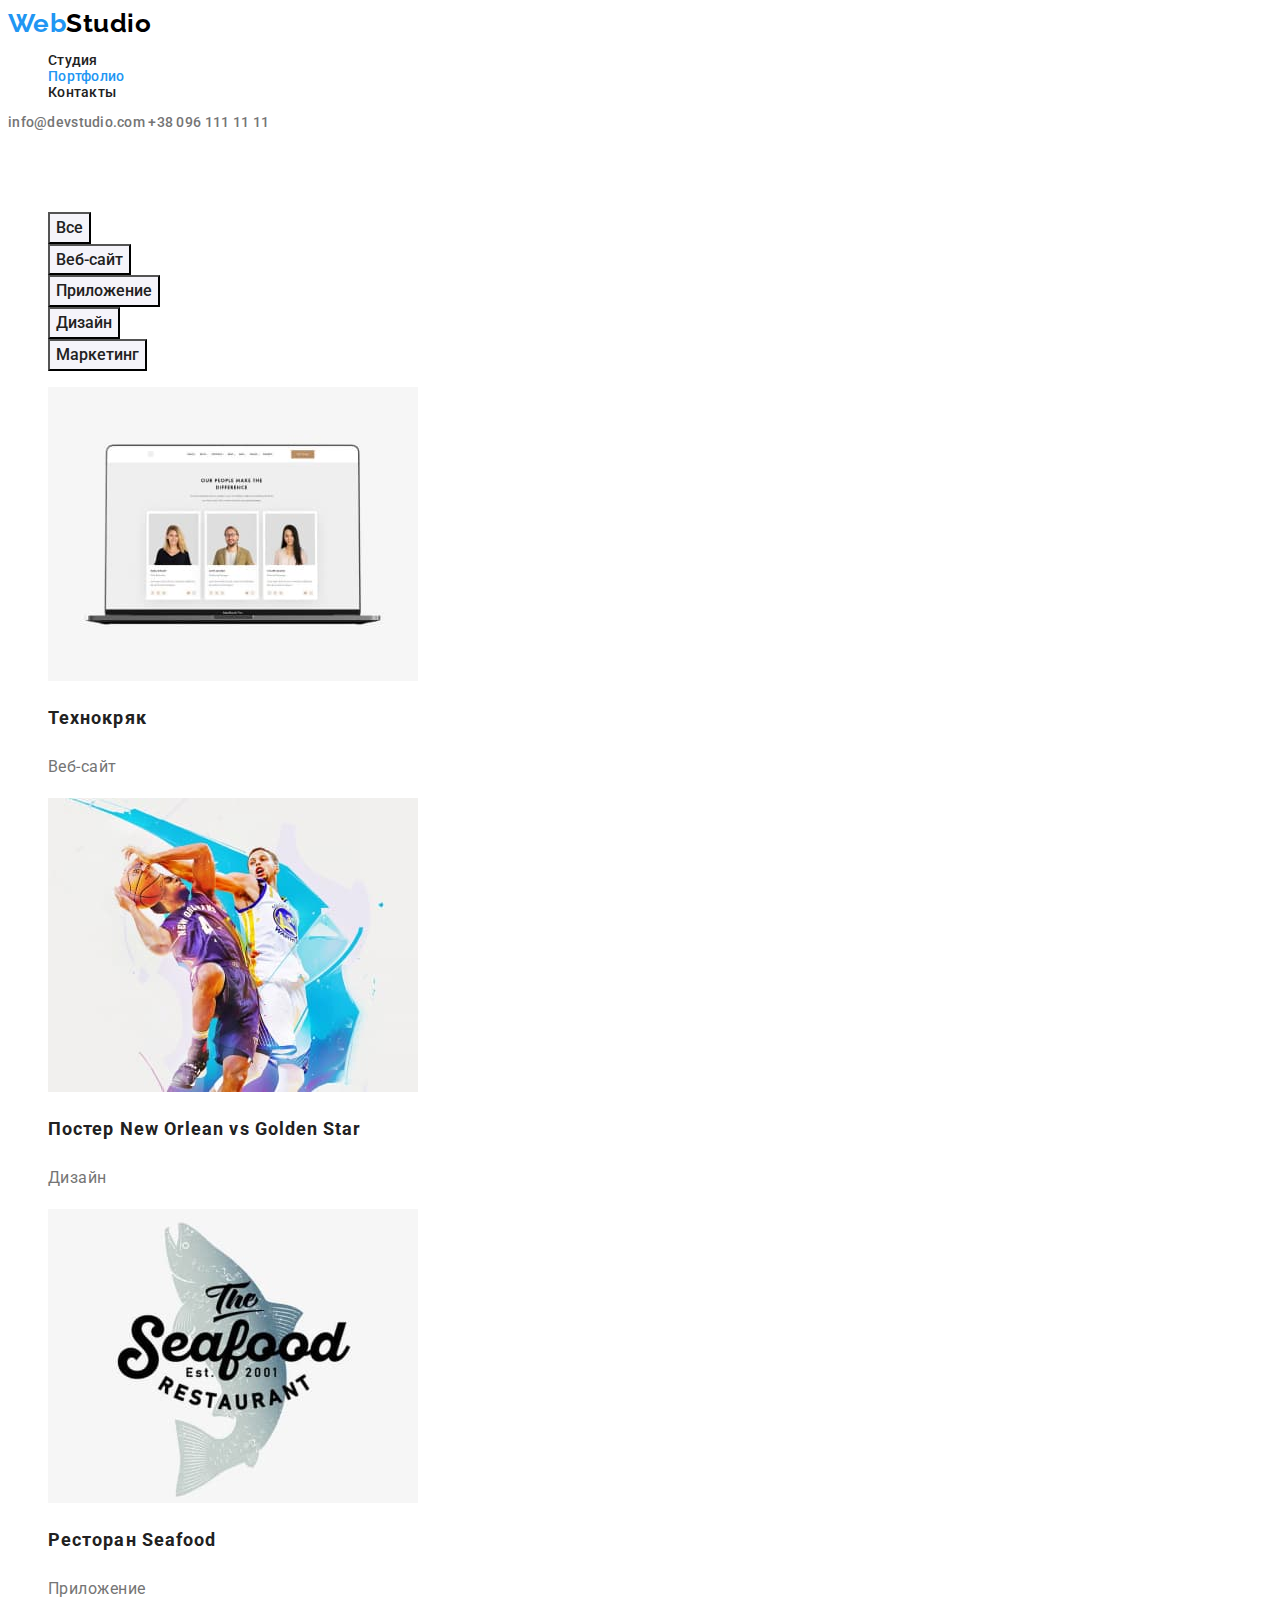
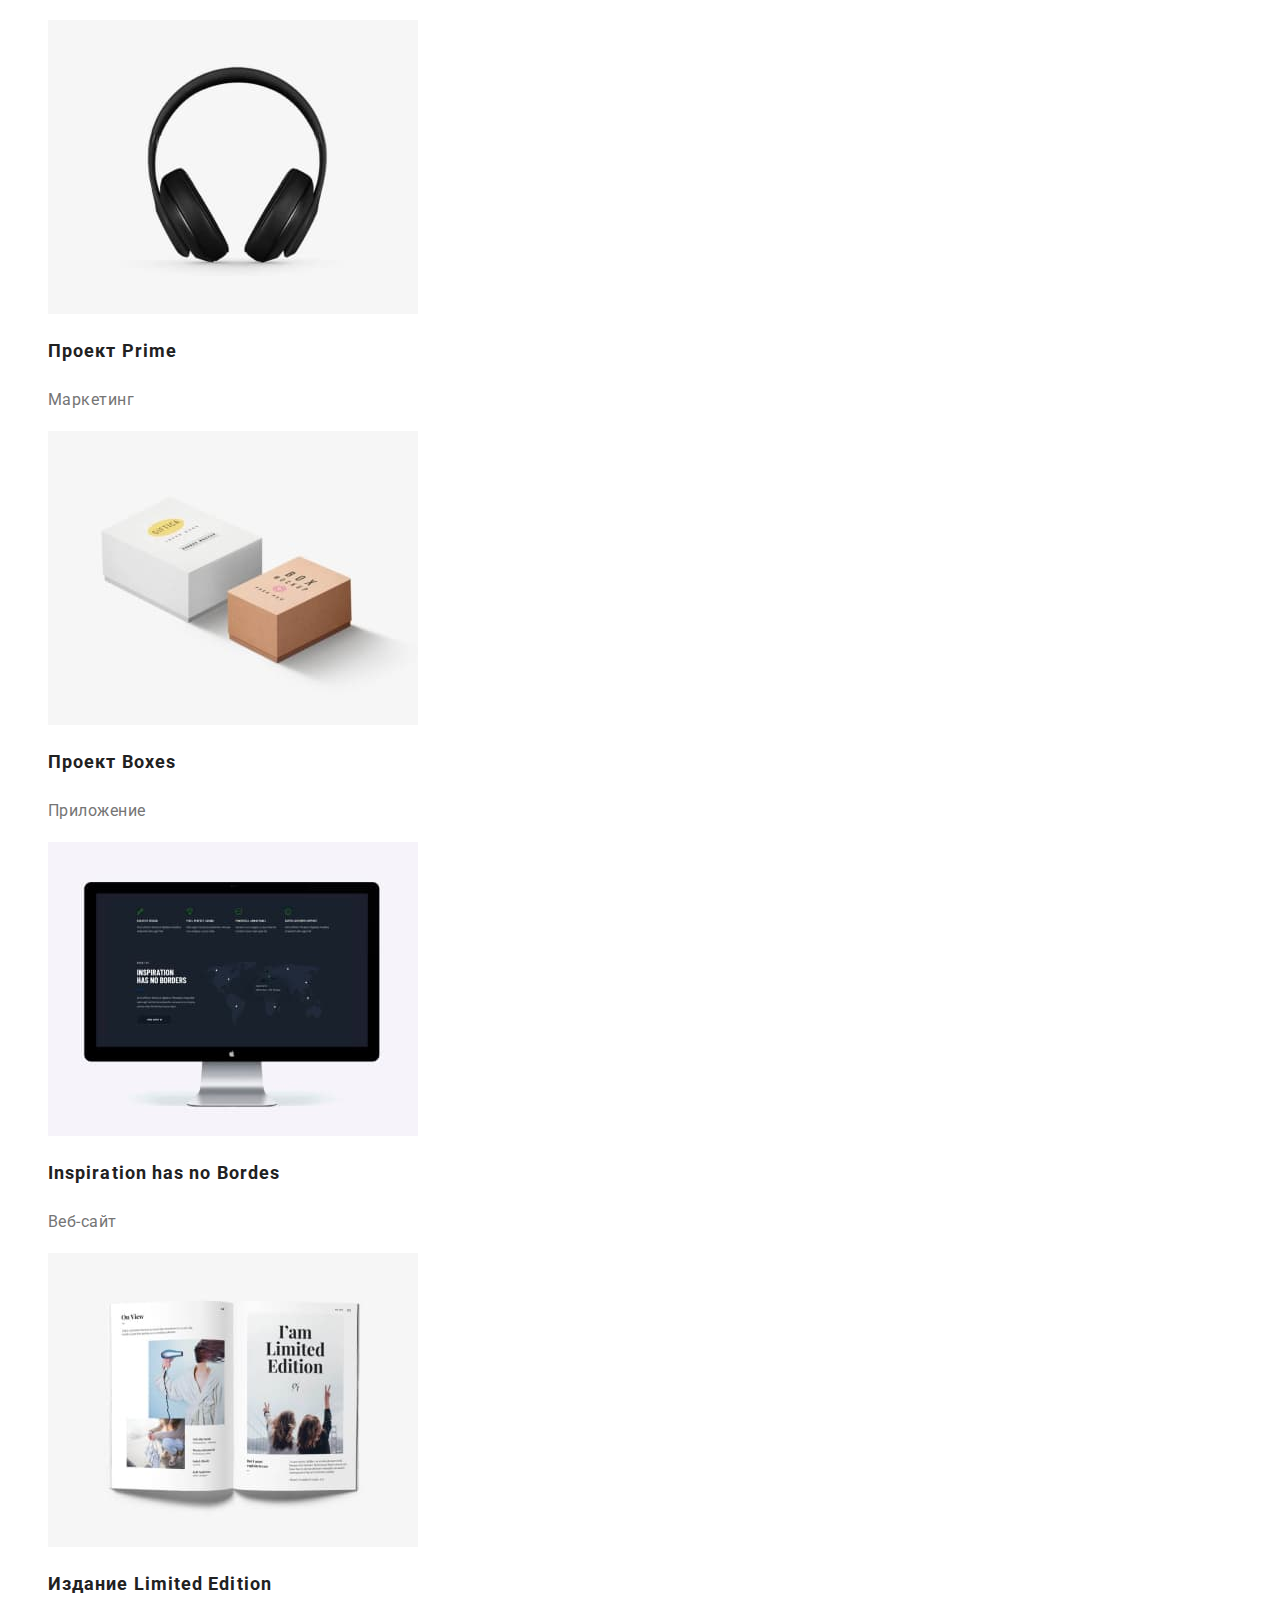
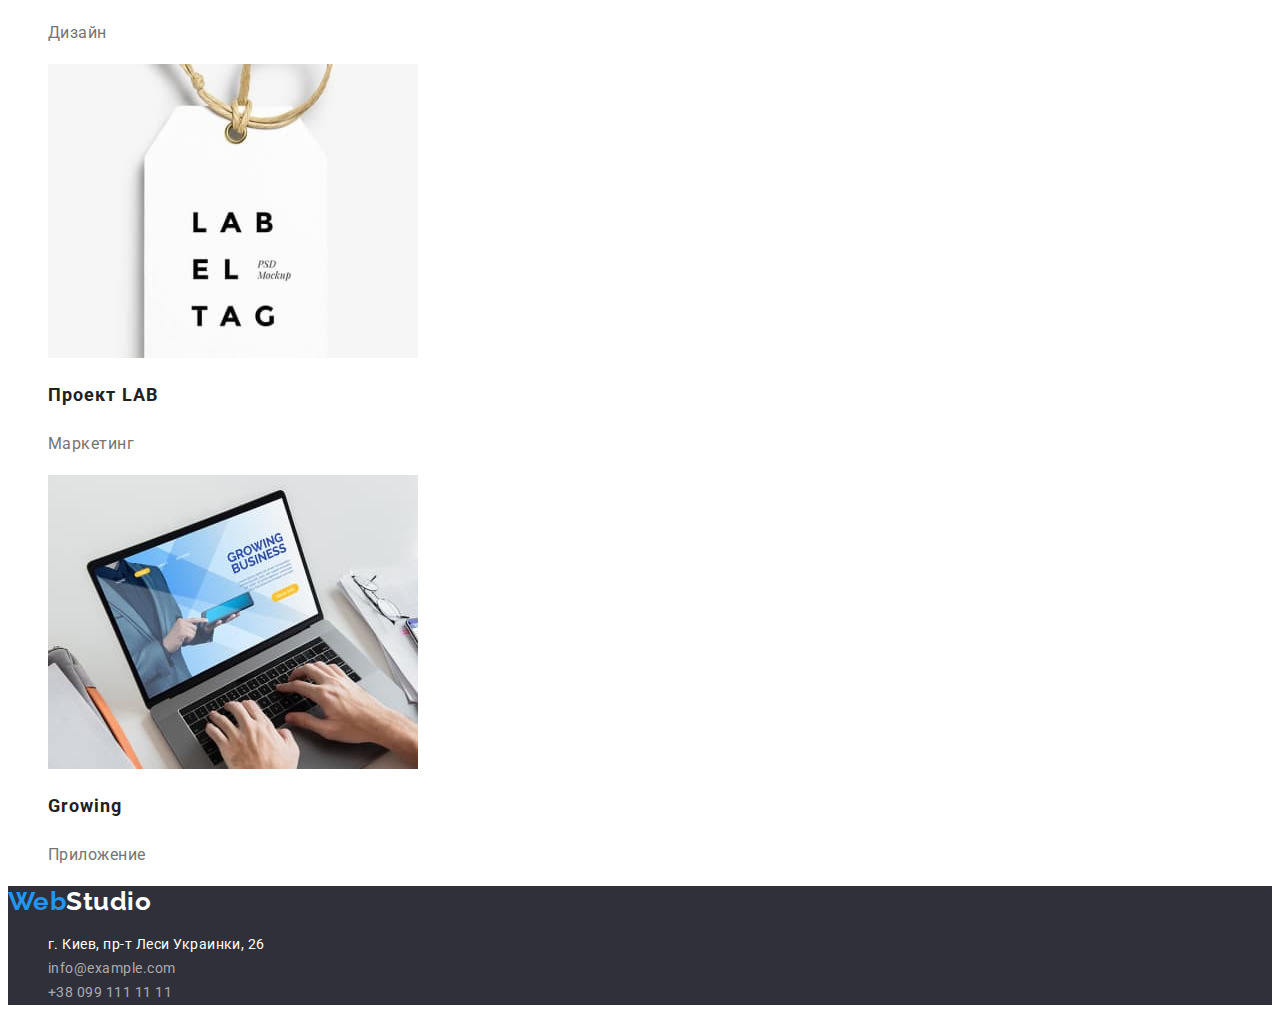
==== portfolio.html @ 3a295bde "Copy Module 2" ====
<!DOCTYPE html>
<html lang="en">

<head>
    <meta charset="UTF-8">
    <meta http-equiv="X-UA-Compatible" content="IE=edge">
    <meta name="viewport" content="width=device-width, initial-scale=1.0">
    <title>Студия</title>
    <link rel="preconnect" href="https://fonts.googleapis.com">
    <link rel="preconnect" href="https://fonts.gstatic.com" crossorigin>
    <link href="https://fonts.googleapis.com/css2?family=Raleway:wght@700&family=Roboto:wght@400;500;700;900&display=swap"
        rel="stylesheet">
    <link rel="stylesheet" href="./css/styles.css">
</head>


<body>
    <!--Шапка сайта-->
    <header class="header">
        <nav>
            <a href="" class="logo">Web<span class="accent">Studio</span></a>
            <ul class="site-nav list">
                <li><a href="./index.html" class="link">Студия</a></li>
                <li><a href="./portfolio.html" class="link current">Портфолио</a></li>
                <li><a href="" class="link">Контакты</a></li>
            </ul>
        </nav>
        <div class="auth-nav">
            <a href="mailto:info@devstudio.com" class="auth-link">info@devstudio.com</a>
            <a href="tel:+380961111111" class="auth-link">+38 096 111 11 11</a>
        </div>
    </header>
    <main>
    <!--Портфолио-->
       <section>
           <h1 class="portfolio-title">Наши работы</h1>
           <ul class="list">
                <li>
                   <button type="button" class="portfolio-btn">Все</button>
               </li>
                <li>
                    <button type="button" class="portfolio-btn">Веб-сайт</button>
                 </li>
                <li>
                    <button type="button" class="portfolio-btn">Приложение</button>
                </li>
                <li>
                    <button type="button" class="portfolio-btn">Дизайн</button>
                </li>
                <li>
                    <button type="button" class="portfolio-btn">Маркетинг</button>
                </li>
           </ul>
           <ul class="list"> 
               <li class="portfolio-list"> 
                   <img src="./images/portfolio.jpg" alt="Технокряк сайт" width="370">
                   <h2 class="title">Технокряк</h2>
                   <p class="ptext">Веб-сайт</p>
               </li>
                <li class="portfolio-list">
                    <img src="./images/portfolio-2.jpg" alt="Постер New Orlean vs Golden Star" width="370">
                    <h2 class="title">Постер New Orlean vs Golden Star</h2>
                    <p class="ptext">Дизайн</p>
                </li>
                <li class="portfolio-list">
                    <img src="./images/portfolio-3.jpg" alt="Ресторан Seafood" width="370">
                    <h2 class="title">Ресторан Seafood</h2>
                    <p class="ptext">Приложение</p>
                </li>
                <li class="portfolio-list">
                    <img src="./images/portfolio-4.jpg" alt="Prime" width="370">
                    <h2 class="title">Проект Prime</h2>
                    <p class="ptext">Маркетинг</p>
                </li>
                <li class="portfolio-list">
                    <img src="./images/portfolio-5.jpg" alt="Boxes" width="370">
                    <h2 class="title">Проект Boxes</h2>
                    <p class="ptext">Приложение</p>
                </li>
                <li class="portfolio-list">
                    <img src="./images/portfolio-6.jpg" alt="Сайт no Bordes" width="370">
                    <h2 class="title">Inspiration has no Bordes</h2>
                    <p class="ptext">Веб-сайт</p>
                </li>
                <li class="portfolio-list">
                    <img src="./images/portfolio-7.jpg" alt="Издание LE" width="370">
                    <h2 class="title">Издание Limited Edition</h2>
                    <p class="ptext">Дизайн</p>
                </li>
                <li class="portfolio-list">
                    <img src="./images/portfolio-8.jpg" alt="Проект Lab" width="370">
                    <h2 class="title">Проект LAB</h2>
                    <p class="ptext">Маркетинг</p>
                </li>
                <li class="portfolio-list">
                    <img src="./images/portfolio-9.jpg" alt=" Growing Business" width="370">
                    <h2 class="title">Growing</h2>
                    <p class="ptext">Приложение</p>
                </li>
           </ul>
       </section>
    </main>
    <!--Футер-->
    <footer class="footer">
        <a href="" class="logo">Web<span class="accent">Studio</span></a>
        <address>
            <ul class="list">
                <li><a href="" class="address">г. Киев, пр-т Леси Украинки, 26</a></li>
                <li><a href="mailto:info@example.com" class="footer-nav">info@example.com</a></li>
                <li><a href="tel:+380991111111" class="footer-nav">+38 099 111 11 11</a></li>
            </ul>
        </address>
    </footer>
</body>

</html>
---- css/styles.css ----
/* цвет заголовка основного #FFFFFF */
/* цвет второстепенного заголовка #212121 */
/* акцент #2196F3 */
:root {
  --alternative-text-color: #212121;
  --accent-color: #2196f3;
  --primary-background-color: #ffffff;
  --primary-color: #ffffff;
  --alternative-background-color: #f5f4fa;
}
body {
  color: #757575;
  background-color: var(--primary-background-color);
  font-family: Roboto, sans-serif;
  letter-spacing: 0.03em;
}
/*Для списков*/
.list {
  list-style: none;
}
/*Для второстепенных заголовков*/
.title {
  color: var(--alternative-text-color);
}
/*Шапка сайта*/
.logo {
  color: var(--accent-color);
  text-decoration: none;
  font-family: Raleway, sans-serif;
  font-weight: 700;
  font-size: 26px;
  line-height: 1.19;
}
.logo .accent {
  color: #000000;
}
.logo:hover,
.logo:focus {
  text-decoration: underline;
}
.header {
  background-color: var(--primary-background-color);
}
.link {
  color: var(--alternative-text-color);
  text-decoration: none;
}
.site-nav .link:hover,
.site-nav .link:focus {
  color: var(--accent-color);
}
.site-nav .link.current {
  color: var(--accent-color);
}
.site-nav.list,
.auth-nav {
  font-weight: 500;
  font-size: 14px;
  line-height: 1.14;
  letter-spacing: 0.02em;
}
.auth-nav .auth-link:hover,
.auth-nav .auth-link:focus {
  color: var(--accent-color);
}
.auth-link {
  color: #757575;
  text-decoration: none;
}
/*Герой*/
.hero {
  background-color: #2f303a;
}
.hero-title {
  color: var(--primary-color);
  font-weight: 900;
  font-size: 44px;
  line-height: 1.36;
  text-align: center;
  letter-spacing: 0.06em;
  text-transform: uppercase;
}
.hero-btn {
  background-color: var(--accent-color);
  color: var(--primary-color);
  cursor: pointer;
  font-family: inherit;
  font-weight: 700;
  font-size: 16px;
  line-height: 1.88;
  letter-spacing: 0.06em;
}
.hero-btn:hover,
.hero-btn:focus {
  background-color: #188ce8;
  color: var(--primary-color);
}
/*Преимущества*/
.benefis.title {
  font-weight: 700;
  font-size: 14px;
  line-height: 1.14;
  text-transform: uppercase;
}
.benefis-text {
  font-size: 14px;
  line-height: 1.71;
}
/*Чем мы занимаемся*/
.working-section .title,
.team-section .title {
  font-weight: 700;
  font-size: 36px;
  line-height: 1.17;
  text-align: center;
}
/*Наша  команда*/
.team-section {
  background-color: var(--alternative-background-color);
}
.team-list {
  background-color: var(--primary-background-color);
}
.team-name.title,
.team-text {
  font-size: 16px;
  line-height: 1.19;
  text-align: center;
}
.team-name.title {
  font-weight: 500;
}

/*Футер*/
.footer {
  background-color: #2f303a;
}
.footer .logo .accent {
  color: var(--primary-color);
}
.address,
.footer-nav {
  font-size: 14px;
  line-height: 1.71;
  font-style: normal;
  text-decoration: none;
}
.address {
  color: var(--primary-color);
}
.footer-nav {
  color: rgba(255, 255, 255, 0.6);
}
.address:hover,
.address:focus,
.footer-nav:hover,
.footer-nav:focus {
  color: var(--accent-color);
}
/*Портфолио*/
.portfolio-title {
  visibility: hidden;
}
.portfolio-list {
  background-color: var(--primary-background-color);
}
.portfolio-btn {
  color: var(--alternative-text-color);
  background-color: var(--alternative-background-color);
  cursor: pointer;
  font-family: inherit;
  font-weight: 500;
  font-size: 16px;
  line-height: 1.62;
}
.portfolio-btn:hover,
.portfolio-btn:focus {
  color: var(--primary-color);
  background-color: var(--accent-color);
}
.portfolio-list .title {
  font-weight: 700;
  font-size: 18px;
  line-height: 2;
  letter-spacing: 0.06em;
}
.portfolio-list .ptext {
  font-size: 16px;
  line-height: 1.88;
}
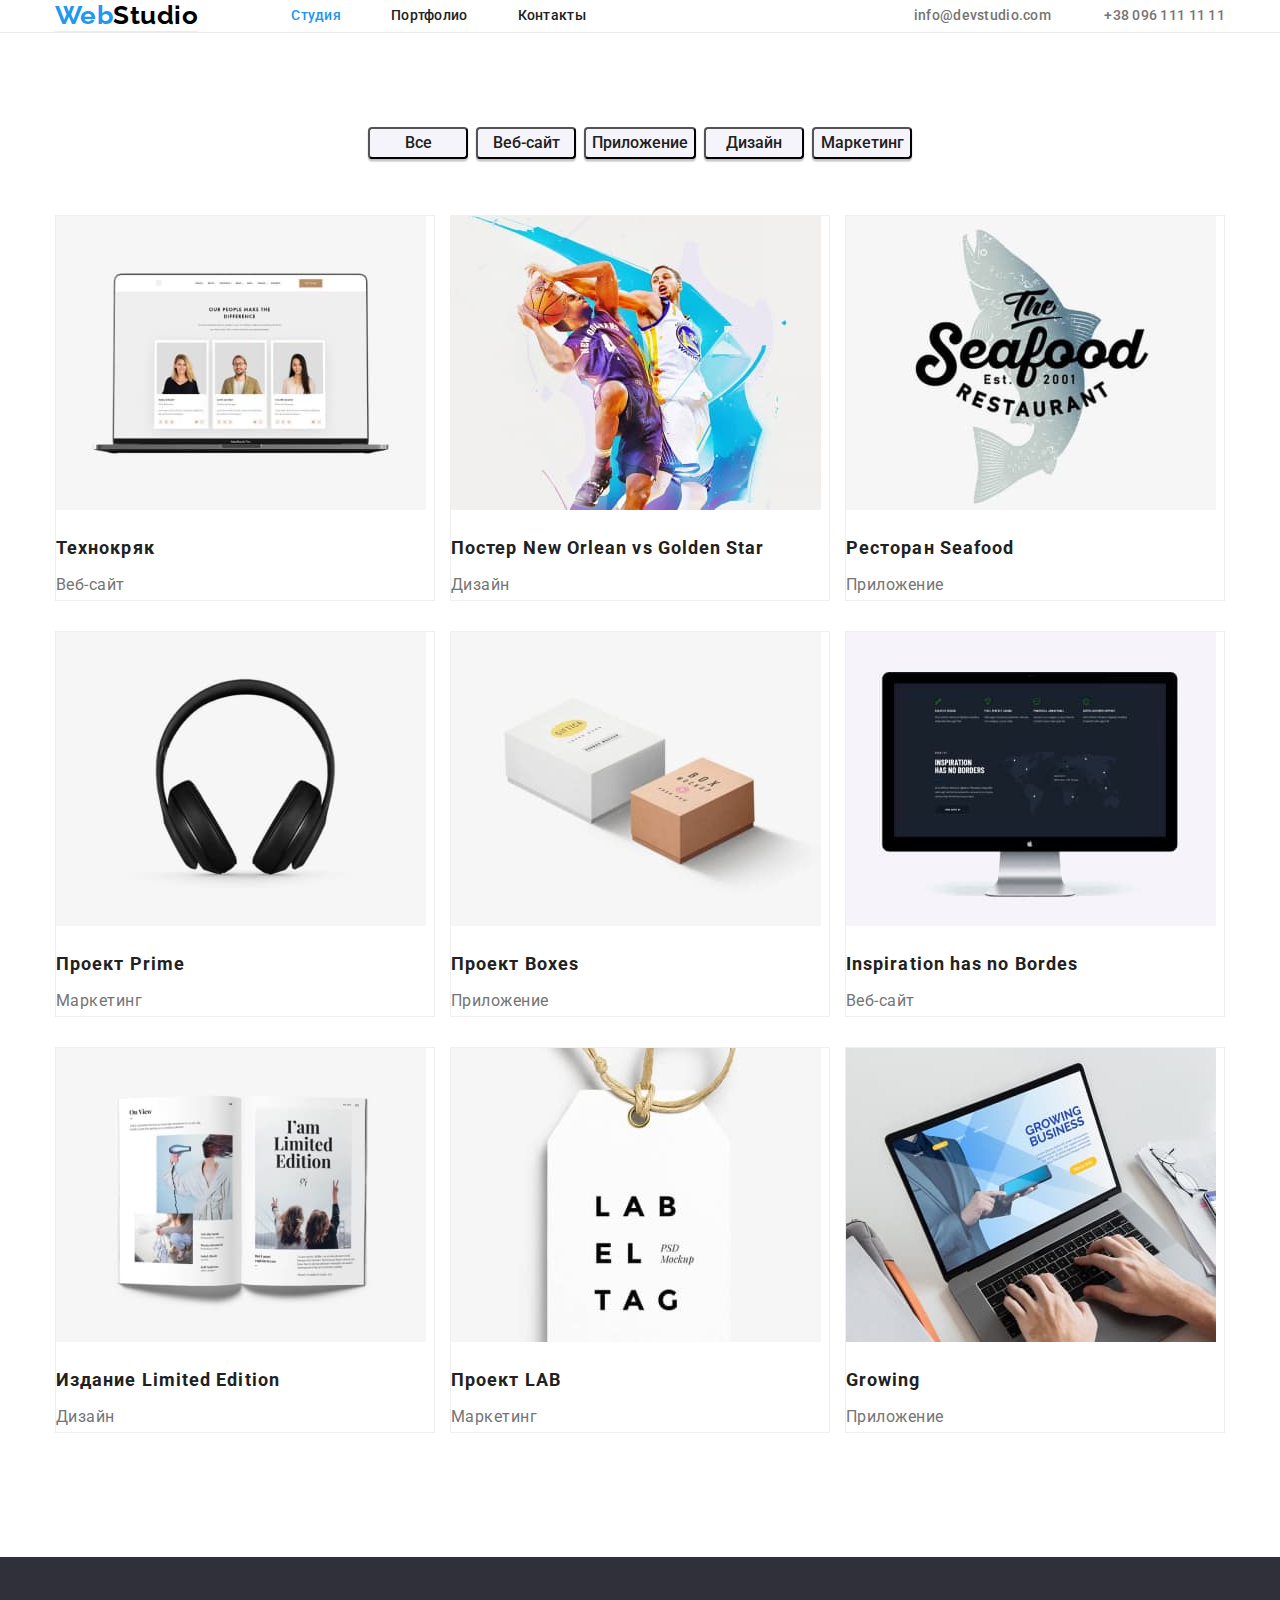
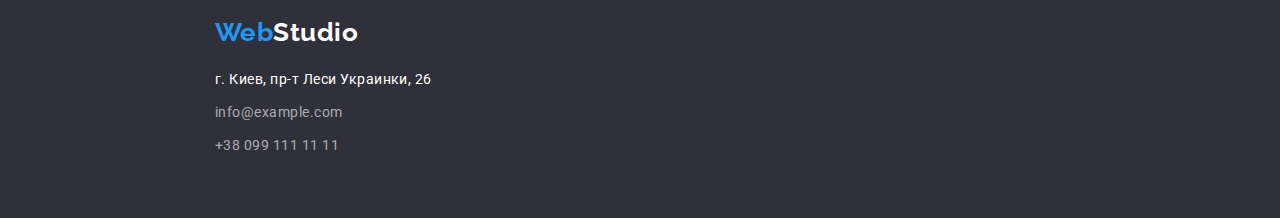
==== commit 1c1b8e6b: "Make homework 3" ====
--- a/portfolio.html
+++ b/portfolio.html
@@ -10,48 +10,55 @@
     <link rel="preconnect" href="https://fonts.gstatic.com" crossorigin>
     <link href="https://fonts.googleapis.com/css2?family=Raleway:wght@700&family=Roboto:wght@400;500;700;900&display=swap"
         rel="stylesheet">
+    <link rel="stylesheet" href="https://cdnjs.cloudflare.com/ajax/libs/modern-normalize/1.1.0/modern-normalize.css"
+        integrity="sha512-Y0MM+V6ymRKN2zStTqzQ227DWhhp4Mzdo6gnlRnuaNCbc+YN/ZH0sBCLTM4M0oSy9c9VKiCvd4Jk44aCLrNS5Q=="
+        crossorigin="anonymous" referrerpolicy="no-referrer" />
     <link rel="stylesheet" href="./css/styles.css">
 </head>
-
 
 <body>
     <!--Шапка сайта-->
     <header class="header">
-        <nav>
-            <a href="" class="logo">Web<span class="accent">Studio</span></a>
-            <ul class="site-nav list">
-                <li><a href="./index.html" class="link">Студия</a></li>
-                <li><a href="./portfolio.html" class="link current">Портфолио</a></li>
-                <li><a href="" class="link">Контакты</a></li>
-            </ul>
-        </nav>
-        <div class="auth-nav">
-            <a href="mailto:info@devstudio.com" class="auth-link">info@devstudio.com</a>
-            <a href="tel:+380961111111" class="auth-link">+38 096 111 11 11</a>
+        <div class="container">
+            <a href="" class="logo header">Web<span class="accent">Studio</span></a>
+            <nav>
+                <ul class="site-nav list">
+                    <li><a href="./index.html" class="link current ">Студия</a></li>
+                    <li><a href="./portfolio.html" class="link ">Портфолио</a></li>
+                    <li><a href="" class="link">Контакты</a></li>
+                </ul>
+            </nav>
+            <div class="auth-nav">
+                <a href="mailto:info@devstudio.com" class="auth-link">info@devstudio.com</a>
+                <a href="tel:+380961111111" class="auth-link">+38 096 111 11 11</a>
+            </div>
         </div>
     </header>
     <main>
     <!--Портфолио-->
-       <section>
+       <section class="section">
+           <div class="container">
            <h1 class="portfolio-title">Наши работы</h1>
-           <ul class="list">
-                <li>
+           <ul class="list portfolio-flex">
+                <li  class="item portfolio-flex">
                    <button type="button" class="portfolio-btn">Все</button>
                </li>
-                <li>
+                <li class="item portfolio-flex">
                     <button type="button" class="portfolio-btn">Веб-сайт</button>
                  </li>
-                <li>
+                <li class="item portfolio-flex">
                     <button type="button" class="portfolio-btn">Приложение</button>
                 </li>
-                <li>
+                <li class="item portfolio-flex">
                     <button type="button" class="portfolio-btn">Дизайн</button>
                 </li>
-                <li>
+                <li class="item portfolio-flex">
                     <button type="button" class="portfolio-btn">Маркетинг</button>
                 </li>
            </ul>
-           <ul class="list"> 
+           </div>
+           <div class="container">
+               <ul class="list portfolio"> 
                <li class="portfolio-list"> 
                    <img src="./images/portfolio.jpg" alt="Технокряк сайт" width="370">
                    <h2 class="title">Технокряк</h2>
@@ -97,19 +104,23 @@
                     <h2 class="title">Growing</h2>
                     <p class="ptext">Приложение</p>
                 </li>
-           </ul>
+               </ul>
+            
+            </div>
        </section>
     </main>
     <!--Футер-->
     <footer class="footer">
-        <a href="" class="logo">Web<span class="accent">Studio</span></a>
-        <address>
-            <ul class="list">
-                <li><a href="" class="address">г. Киев, пр-т Леси Украинки, 26</a></li>
-                <li><a href="mailto:info@example.com" class="footer-nav">info@example.com</a></li>
-                <li><a href="tel:+380991111111" class="footer-nav">+38 099 111 11 11</a></li>
-            </ul>
-        </address>
+        <div class="container">
+            <a href="" class="logo">Web<span class="accent">Studio</span></a>
+            <address>
+                <ul class="list">
+                    <li class="item-address"><a href="" class="address">г. Киев, пр-т Леси Украинки, 26</a></li>
+                    <li class="item-nav"><a href="mailto:info@example.com" class="footer-nav">info@example.com</a></li>
+                    <li class="item-nav"><a href="tel:+380991111111" class="footer-nav">+38 099 111 11 11</a></li>
+                </ul>
+            </address>
+        </div>
     </footer>
 </body>
 
--- a/css/styles.css
+++ b/css/styles.css
@@ -14,6 +14,37 @@
   font-family: Roboto, sans-serif;
   letter-spacing: 0.03em;
 }
+/* Для всего сайта скинули стили*/
+p,
+h1,
+h2,
+h3,
+h4,
+h5,
+h6 {
+  margin: 0;
+}
+ul,
+ol {
+  padding-left: 0;
+  margin: 0;
+}
+img {
+  display: block;
+  max-width: 100%;
+  height: auto;
+}
+/*Контейнер*/
+.container {
+  width: 1200px;
+  padding-left: 15px;
+  padding-right: 15px;
+  margin: 0 auto;
+}
+.section {
+  padding-top: 94px;
+  padding-bottom: 94px;
+}
 /*Для списков*/
 .list {
   list-style: none;
@@ -40,6 +71,14 @@
 }
 .header {
   background-color: var(--primary-background-color);
+  border-bottom: 1px solid #ececec;
+}
+.header .container {
+  display: flex;
+  align-items: center;
+}
+.logo.header {
+  margin-right: 93px;
 }
 .link {
   color: var(--alternative-text-color);
@@ -59,6 +98,16 @@
   line-height: 1.14;
   letter-spacing: 0.02em;
 }
+.site-nav {
+  display: flex;
+  align-items: center;
+}
+.site-nav.list .link {
+  margin-right: 50px;
+}
+.auth-nav {
+  margin-left: auto;
+}
 .auth-nav .auth-link:hover,
 .auth-nav .auth-link:focus {
   color: var(--accent-color);
@@ -67,18 +116,25 @@
   color: #757575;
   text-decoration: none;
 }
+.auth-link:not(:last-child) {
+  margin-right: 50px;
+}
 /*Герой*/
 .hero {
   background-color: #2f303a;
+  text-align: center;
 }
 .hero-title {
   color: var(--primary-color);
   font-weight: 900;
   font-size: 44px;
   line-height: 1.36;
-  text-align: center;
   letter-spacing: 0.06em;
   text-transform: uppercase;
+  margin-bottom: 30px;
+  margin-left: auto;
+  margin-right: auto;
+  width: 696px;
 }
 .hero-btn {
   background-color: var(--accent-color);
@@ -101,11 +157,18 @@
   font-size: 14px;
   line-height: 1.14;
   text-transform: uppercase;
+  padding-bottom: 10px;
 }
 .benefis-text {
   font-size: 14px;
   line-height: 1.71;
 }
+.list.benefis {
+  display: flex;
+}
+.benefis-flex:not(:last-child) {
+  padding-right: 30px;
+}
 /*Чем мы занимаемся*/
 .working-section .title,
 .team-section .title {
@@ -113,13 +176,28 @@
   font-size: 36px;
   line-height: 1.17;
   text-align: center;
+  padding-bottom: 50px;
+}
+.working-section {
+  padding-bottom: 94px;
+}
+.list.working {
+  display: flex;
+}
+.item-working:not(:last-child) {
+  padding-right: 30px;
 }
 /*Наша  команда*/
 .team-section {
   background-color: var(--alternative-background-color);
+  padding-top: 94px;
+  padding-bottom: 94px;
 }
 .team-list {
   background-color: var(--primary-background-color);
+  box-shadow: 0px 1px 3px rgba(0, 0, 0, 0.12), 0px 1px 1px rgba(0, 0, 0, 0.14),
+    0px 2px 1px rgba(0, 0, 0, 0.2);
+  border-radius: 0px 0px 4px 4px;
 }
 .team-name.title,
 .team-text {
@@ -129,15 +207,28 @@
 }
 .team-name.title {
   font-weight: 500;
+  padding-bottom: 10px;
+  padding-top: 30px;
+}
+.list.team {
+  display: flex;
+}
+.team-list:not(:last-child) {
+  margin-right: 30px;
 }
 
 /*Футер*/
 .footer {
   background-color: #2f303a;
+  padding-left: 200px;
 }
 .footer .logo .accent {
   color: var(--primary-color);
 }
+.footer .container {
+  padding-top: 60px;
+}
+
 .address,
 .footer-nav {
   font-size: 14px;
@@ -157,13 +248,38 @@
 .footer-nav:focus {
   color: var(--accent-color);
 }
+.item-address {
+  padding-top: 20px;
+}
+.item-nav {
+  padding-top: 9px;
+}
+.item-nav + .item-nav {
+  padding-bottom: 60px;
+}
 /*Портфолио*/
 .portfolio-title {
-  visibility: hidden;
-}
+  position: absolute;
+  width: 1px;
+  height: 1px;
+  margin: -1px;
+  border: 0;
+  padding: 0;
+  white-space: nowrap;
+  clip-path: inset(100%);
+  clip: rect(0 0 0 0);
+  overflow: hidden;
+}
+
 .portfolio-list {
   background-color: var(--primary-background-color);
-}
+  border: 1px solid #eeeeee;
+  width: 380px;
+}
+.portfolio-list:nth-child(3n) {
+  margin-right: 30px;
+}
+
 .portfolio-btn {
   color: var(--alternative-text-color);
   background-color: var(--alternative-background-color);
@@ -172,19 +288,47 @@
   font-weight: 500;
   font-size: 16px;
   line-height: 1.62;
+  box-shadow: 0px 3px 1px rgba(0, 0, 0, 0.1), 0px 1px 2px rgba(0, 0, 0, 0.08),
+    0px 2px 2px rgba(0, 0, 0, 0.12);
+  border-radius: 4px;
+  min-width: 100px;
 }
 .portfolio-btn:hover,
 .portfolio-btn:focus {
   color: var(--primary-color);
   background-color: var(--accent-color);
+}
+.list.portfolio-flex {
+  display: flex;
+  justify-content: center;
+}
+.item.portfolio-flex:not(:last-child) {
+  padding-right: 8px;
 }
 .portfolio-list .title {
   font-weight: 700;
   font-size: 18px;
   line-height: 2;
   letter-spacing: 0.06em;
+  padding-top: 20px;
+  padding-bottom: 4px;
 }
 .portfolio-list .ptext {
   font-size: 16px;
   line-height: 1.88;
 }
+.list.portfolio {
+  margin-top: 56px;
+}
+.list.portfolio {
+  display: flex;
+  flex-wrap: wrap;
+}
+.portfolio-list:nth-child(3n) {
+  margin-right: 0;
+}
+.portfolio-list {
+  width: 380px;
+  margin-bottom: 30px;
+  margin-right: 15px;
+}
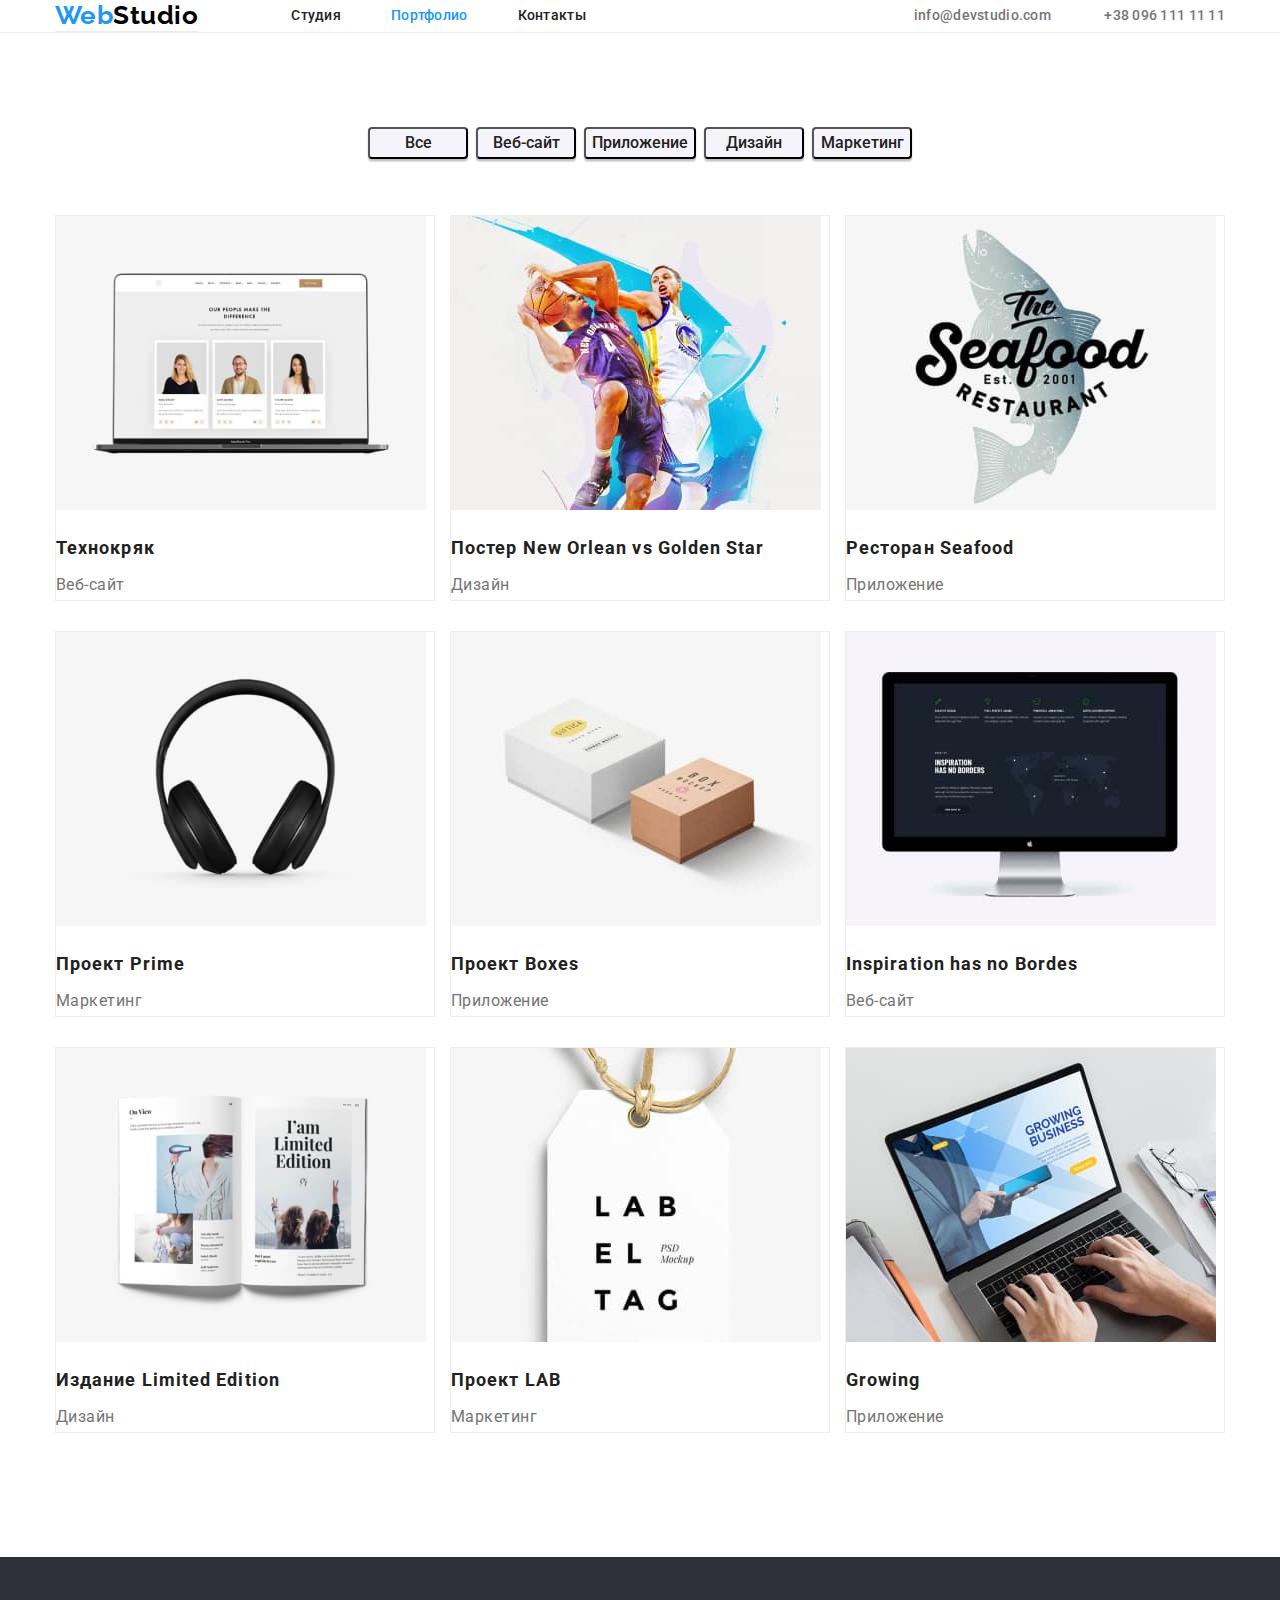
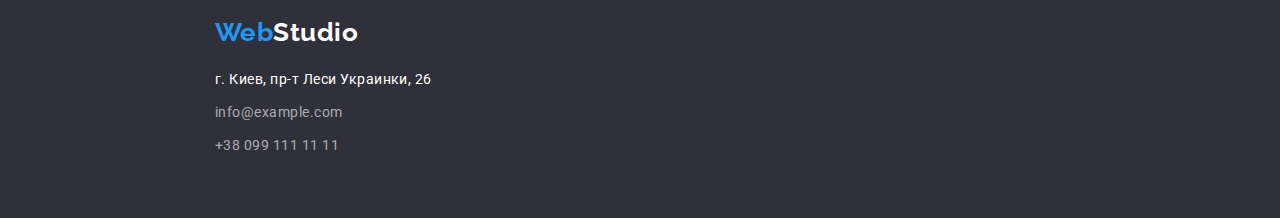
==== commit 688bb7b5: "Fixing portfolio" ====
--- a/portfolio.html
+++ b/portfolio.html
@@ -23,8 +23,8 @@
             <a href="" class="logo header">Web<span class="accent">Studio</span></a>
             <nav>
                 <ul class="site-nav list">
-                    <li><a href="./index.html" class="link current ">Студия</a></li>
-                    <li><a href="./portfolio.html" class="link ">Портфолио</a></li>
+                    <li><a href="./index.html" class="link">Студия</a></li>
+                    <li><a href="./portfolio.html" class="link current">Портфолио</a></li>
                     <li><a href="" class="link">Контакты</a></li>
                 </ul>
             </nav>
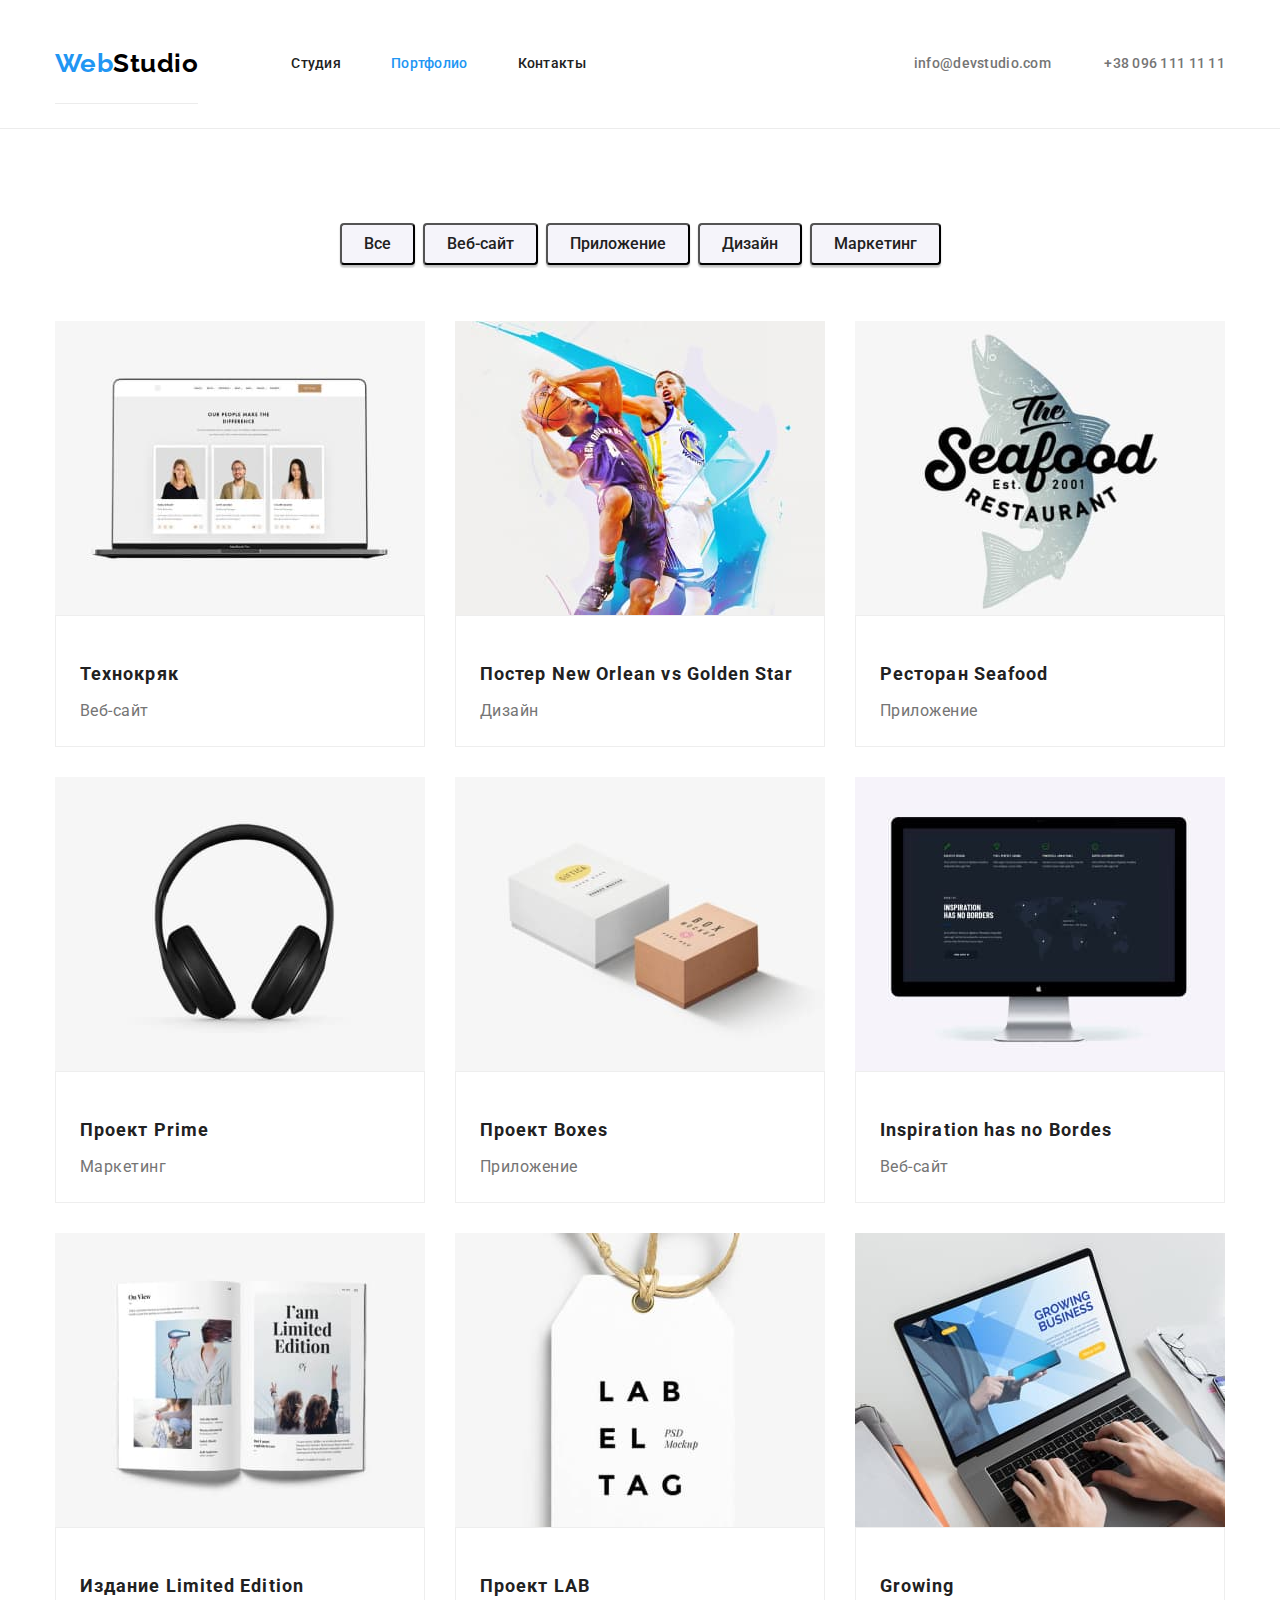
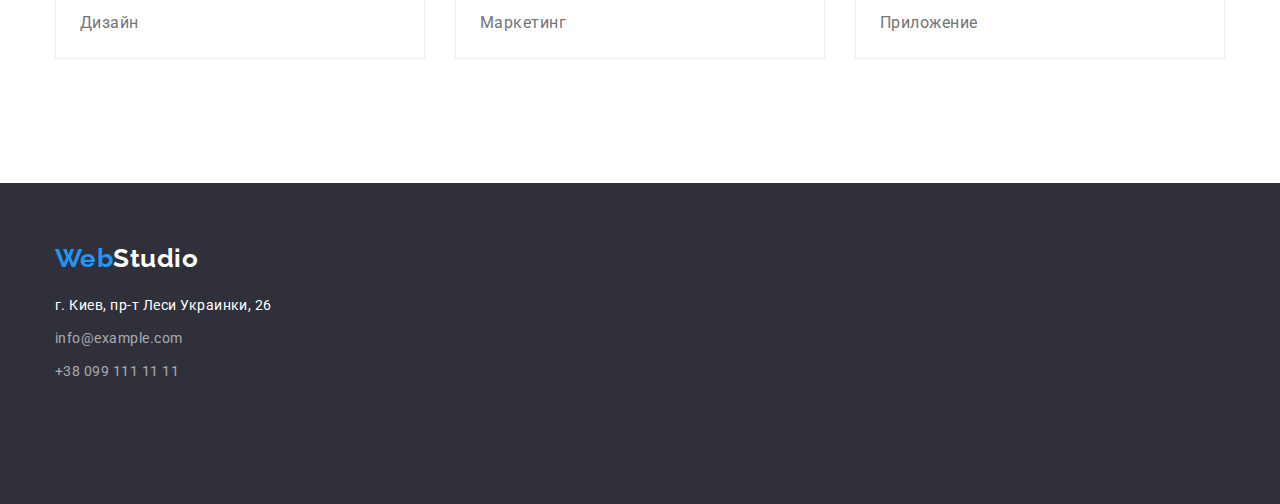
==== commit 8505fb35: "Fixing homework" ====
--- a/portfolio.html
+++ b/portfolio.html
@@ -23,9 +23,9 @@
             <a href="" class="logo header">Web<span class="accent">Studio</span></a>
             <nav>
                 <ul class="site-nav list">
-                    <li><a href="./index.html" class="link">Студия</a></li>
-                    <li><a href="./portfolio.html" class="link current">Портфолио</a></li>
-                    <li><a href="" class="link">Контакты</a></li>
+                    <li class="site-nav item"><a href="./index.html" class="link">Студия</a></li>
+                    <li class="site-nav item"><a href="./portfolio.html" class="link current ">Портфолио</a></li>
+                    <li class="site-nav item"><a href="" class="link">Контакты</a></li>
                 </ul>
             </nav>
             <div class="auth-nav">
@@ -61,48 +61,66 @@
                <ul class="list portfolio"> 
                <li class="portfolio-list"> 
                    <img src="./images/portfolio.jpg" alt="Технокряк сайт" width="370">
-                   <h2 class="title">Технокряк</h2>
-                   <p class="ptext">Веб-сайт</p>
+                   <div class="portfolio-content">
+                        <h2 class="title">Технокряк</h2>
+                        <p class="ptext">Веб-сайт</p>
+                    </div>
                </li>
                 <li class="portfolio-list">
                     <img src="./images/portfolio-2.jpg" alt="Постер New Orlean vs Golden Star" width="370">
-                    <h2 class="title">Постер New Orlean vs Golden Star</h2>
-                    <p class="ptext">Дизайн</p>
+                    <div class="portfolio-content">
+                        <h2 class="title">Постер New Orlean vs Golden Star</h2>
+                        <p class="ptext">Дизайн</p>
+                    </div>
                 </li>
                 <li class="portfolio-list">
                     <img src="./images/portfolio-3.jpg" alt="Ресторан Seafood" width="370">
-                    <h2 class="title">Ресторан Seafood</h2>
-                    <p class="ptext">Приложение</p>
+                    <div class="portfolio-content">
+                        <h2 class="title">Ресторан Seafood</h2>
+                        <p class="ptext">Приложение</p>
+                    </div>
                 </li>
                 <li class="portfolio-list">
                     <img src="./images/portfolio-4.jpg" alt="Prime" width="370">
-                    <h2 class="title">Проект Prime</h2>
-                    <p class="ptext">Маркетинг</p>
+                    <div class="portfolio-content">
+                        <h2 class="title">Проект Prime</h2>
+                        <p class="ptext">Маркетинг</p>
+                    </div>
                 </li>
                 <li class="portfolio-list">
                     <img src="./images/portfolio-5.jpg" alt="Boxes" width="370">
-                    <h2 class="title">Проект Boxes</h2>
-                    <p class="ptext">Приложение</p>
+                    <div class="portfolio-content">
+                        <h2 class="title">Проект Boxes</h2>
+                        <p class="ptext">Приложение</p>
+                    </div>
                 </li>
                 <li class="portfolio-list">
                     <img src="./images/portfolio-6.jpg" alt="Сайт no Bordes" width="370">
-                    <h2 class="title">Inspiration has no Bordes</h2>
-                    <p class="ptext">Веб-сайт</p>
+                    <div class="portfolio-content">
+                        <h2 class="title">Inspiration has no Bordes</h2>
+                        <p class="ptext">Веб-сайт</p>
+                    </div>
                 </li>
                 <li class="portfolio-list">
                     <img src="./images/portfolio-7.jpg" alt="Издание LE" width="370">
-                    <h2 class="title">Издание Limited Edition</h2>
-                    <p class="ptext">Дизайн</p>
+                    <div class="portfolio-content">
+                        <h2 class="title">Издание Limited Edition</h2>
+                        <p class="ptext">Дизайн</p>
+                    </div>
                 </li>
                 <li class="portfolio-list">
                     <img src="./images/portfolio-8.jpg" alt="Проект Lab" width="370">
-                    <h2 class="title">Проект LAB</h2>
-                    <p class="ptext">Маркетинг</p>
+                    <div class="portfolio-content">
+                        <h2 class="title">Проект LAB</h2>
+                        <p class="ptext">Маркетинг</p>
+                    </div>
                 </li>
                 <li class="portfolio-list">
                     <img src="./images/portfolio-9.jpg" alt=" Growing Business" width="370">
-                    <h2 class="title">Growing</h2>
-                    <p class="ptext">Приложение</p>
+                    <div class="portfolio-content">
+                        <h2 class="title">Growing</h2>
+                        <p class="ptext">Приложение</p> 
+                    </div>
                 </li>
                </ul>
             
--- a/css/styles.css
+++ b/css/styles.css
@@ -62,6 +62,7 @@
   font-size: 26px;
   line-height: 1.19;
 }
+
 .logo .accent {
   color: #000000;
 }
@@ -72,6 +73,8 @@
 .header {
   background-color: var(--primary-background-color);
   border-bottom: 1px solid #ececec;
+  padding-top: 24px;
+  padding-bottom: 24px;
 }
 .header .container {
   display: flex;
@@ -102,7 +105,7 @@
   display: flex;
   align-items: center;
 }
-.site-nav.list .link {
+.site-nav.item {
   margin-right: 50px;
 }
 .auth-nav {
@@ -123,6 +126,10 @@
 .hero {
   background-color: #2f303a;
   text-align: center;
+}
+.hero .section {
+  padding-top: 200px;
+  padding-bottom: 200px;
 }
 .hero-title {
   color: var(--primary-color);
@@ -176,7 +183,7 @@
   font-size: 36px;
   line-height: 1.17;
   text-align: center;
-  padding-bottom: 50px;
+  margin-bottom: 50px;
 }
 .working-section {
   padding-bottom: 94px;
@@ -207,8 +214,11 @@
 }
 .team-name.title {
   font-weight: 500;
-  padding-bottom: 10px;
+  margin-bottom: 10px;
+}
+.team-content {
   padding-top: 30px;
+  padding-bottom: 30px;
 }
 .list.team {
   display: flex;
@@ -220,13 +230,13 @@
 /*Футер*/
 .footer {
   background-color: #2f303a;
-  padding-left: 200px;
 }
 .footer .logo .accent {
   color: var(--primary-color);
 }
-.footer .container {
+.footer {
   padding-top: 60px;
+  padding-bottom: 60px;
 }
 
 .address,
@@ -273,11 +283,12 @@
 
 .portfolio-list {
   background-color: var(--primary-background-color);
-  border: 1px solid #eeeeee;
-  width: 380px;
+  width: 370px;
+  margin-bottom: 30px;
+  margin-right: 30px;
 }
 .portfolio-list:nth-child(3n) {
-  margin-right: 30px;
+  margin-right: 0px;
 }
 
 .portfolio-btn {
@@ -291,7 +302,7 @@
   box-shadow: 0px 3px 1px rgba(0, 0, 0, 0.1), 0px 1px 2px rgba(0, 0, 0, 0.08),
     0px 2px 2px rgba(0, 0, 0, 0.12);
   border-radius: 4px;
-  min-width: 100px;
+  padding: 6px 22px 6px 22px;
 }
 .portfolio-btn:hover,
 .portfolio-btn:focus {
@@ -324,11 +335,7 @@
   display: flex;
   flex-wrap: wrap;
 }
-.portfolio-list:nth-child(3n) {
-  margin-right: 0;
-}
-.portfolio-list {
-  width: 380px;
-  margin-bottom: 30px;
-  margin-right: 15px;
-}
+.portfolio-content {
+  padding: 20px 24px 20px 24px;
+  border: 1px solid #eeeeee;
+}
